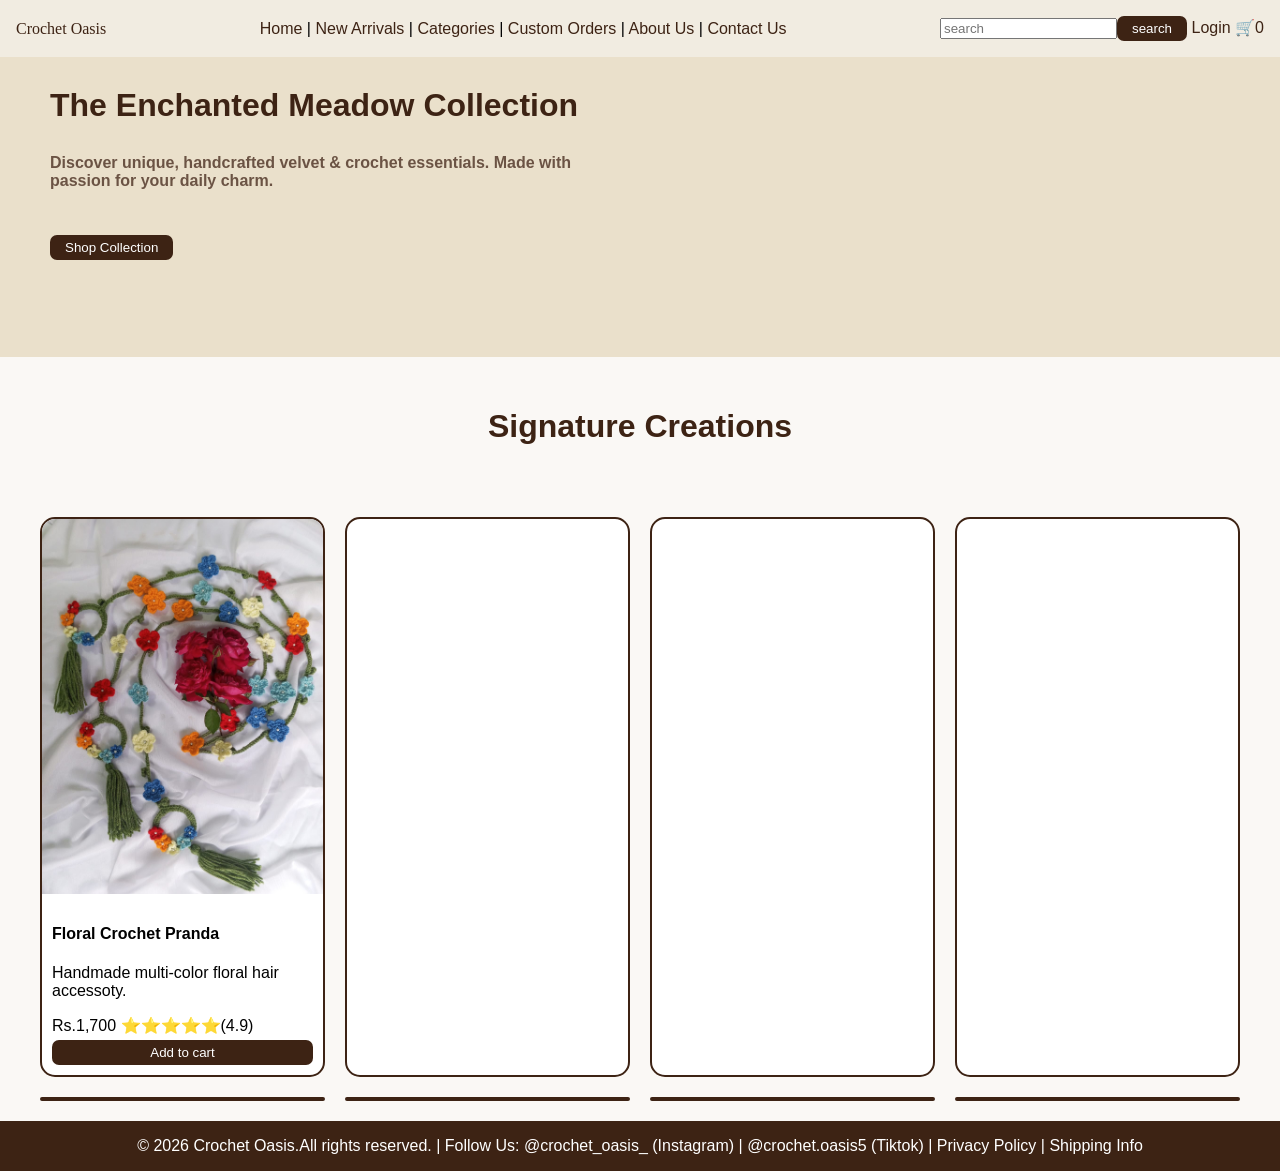
==== index.html @ 162ec8f4 "grid box1" ====
<!DOCTYPE html>
<html lang="en">
<head>
    <meta charset="UTF-8">
    <meta name="viewport" content="width=device-width, initial-scale=1.0">
    <title>Crochet-Oasis</title>
    <link rel="stylesheet" href="stylesheet.css">
</head>
<body>
    <header class="header">
                        <!-----------navbar----------->
            <!-------left------->
      <a href="home.html" style="font-family:Georgia, 'Times New Roman', Times, serif;"> Crochet Oasis</a>
            <!-----center------->
      <nav>
        <a href="" class="navlink">Home</a>
        <span>|</span>
        <a href="" class="navlink">New Arrivals</a>
        <span>|</span>
        <a href="" class="navlink">Categories</a>
        <span>|</span>
        <a href="" class="navlink">Custom Orders</a>
        <span>|</span>
        <a href="" class="navlink">About Us</a>
        <span>|</span>
        <a href="" class="navlink">Contact Us</a>
      </nav>
      <!--------right--------->
      <div class="login border">
        <input type="text" placeholder="search" id="text"><button id="button">search</button>
        <a href="">Login</a>
        <a href="#cart" class="cart-btn">🛒<span class="badge">0</span></a>
      </div>
    </header>
                      <!--------Title---------->
    <main>
        <div id="main-content">
            <div class="col-1">
               <h1>The Enchanted Meadow Collection</h1>
               <h4>Discover unique, handcrafted velvet & crochet essentials. Made with passion for your daily charm.</h4>
               <button>Shop Collection</button>
            </div>
            <div class="col-2">

            </div>
        </div>
    </main>
    <content>
        <h1>Signature Creations</h1>
        <div class="card-grid">
             <div class="card">
                <img src="P-1.jpeg" alt="image">
                <div class="padding">
                    <h4 class="product-name">Floral Crochet Pranda</h4>
                    <p class="pro-dec">Handmade multi-color floral hair accessoty.</p>
                    <div class="price-row">
                        <span class="price">Rs.1,700</span>
                        <span class="rating-count">⭐⭐⭐⭐⭐(4.9)</span>
                    </div>
                    <button class="btn">Add to cart</button>
                </div>
             </div>
             <div class="card">
                <img src="" alt="">
             </div>
             <div class="card">
                <img src="" alt="">
             </div>
             <div class="card">
                <img src="" alt="">
             </div>
             <div class="card">
                <img src="" alt="">
             </div>
             <div class="card">
                <img src="" alt="">
             </div>
             <div class="card">
                <img src="" alt="">
             </div>
             <div class="card">
                <img src="" alt="">
             </div>
        </div>
    </content>
                            <!-----------footer-------------->
    <footer>
        <div class="footer">
            <nav>
                <span>&copy; 2026 Crochet Oasis.All rights reserved.</span>
                <span>|</span>
                <span>Follow Us:</span>
                <a href="" class="navlink">@crochet_oasis_</a>
                <span>(Instagram)</span>
                <span>|</span>
                <a href="" class="navlink">@crochet.oasis5</a>
                <span>(Tiktok)</span>
                <span>|</span>
                <a href="" class="navlink">Privacy Policy</a>
                <span>|</span>
                <a href="" class="navlink">Shipping Info</a>
        
            </nav>
        </div>
    </footer>
</body>
</html>
---- stylesheet.css ----
body{
    background-color: #FAF8F5;
    width: 100%;
    font-family:sans-serif;
    margin: 0;
}
      .header {
        background-color:#F1ECE1;
        display: flex;
        justify-content: space-between;
        padding: 1rem;
        align-items: center;
        position: sticky;
      }
      .header a{
        text-decoration: none;
        color:#3D2314;
      }
      #main-content{
        background-color:#eae0cb;
        width: 100%;
        height: 300px;
        display: grid;
        grid-template-columns: 1fr 1fr;
        padding-left: 20px;
      }
      .col-1 h1{
        color:#3D2314;
        margin: 30px;
      }
      .col-1 h4{
        color: #6B5344;
        margin: 15px 30px;
      }  
      .col-1 button{
        margin: 30px;
      }     
      button{
        background-color: #3D2314;
        color: white;
        padding: 5px 15px;
        border-radius: 7px;
        cursor: pointer;
        border: #6B5344;
      }
      content h1{
        text-align: center;
        padding: 30px;
        color: #3D2314;
      }
      .footer{
        display: flex;
        padding: 1rem;
        justify-content: center;
        background-color: #3D2314;
        color: white;
      }
      nav a{
        text-decoration: none;
        color: white;
      }
      .card-grid{
        display: grid;
        grid-template-columns: repeat(4, 1fr);
        gap: 20px;
        padding: 20px;
        max-width: 1200px;
        margin: 0 auto;
      }
      .card{
        background-color: #fff;
        border: 2px solid #3D2314;
        border-radius: 15px;
        display: flex;
        flex-direction: column;
        overflow: hidden;
      }
      .card button{
        width: 100%;
        margin-top: 5px;
      }
      .padding{
        padding: 10px;
      }
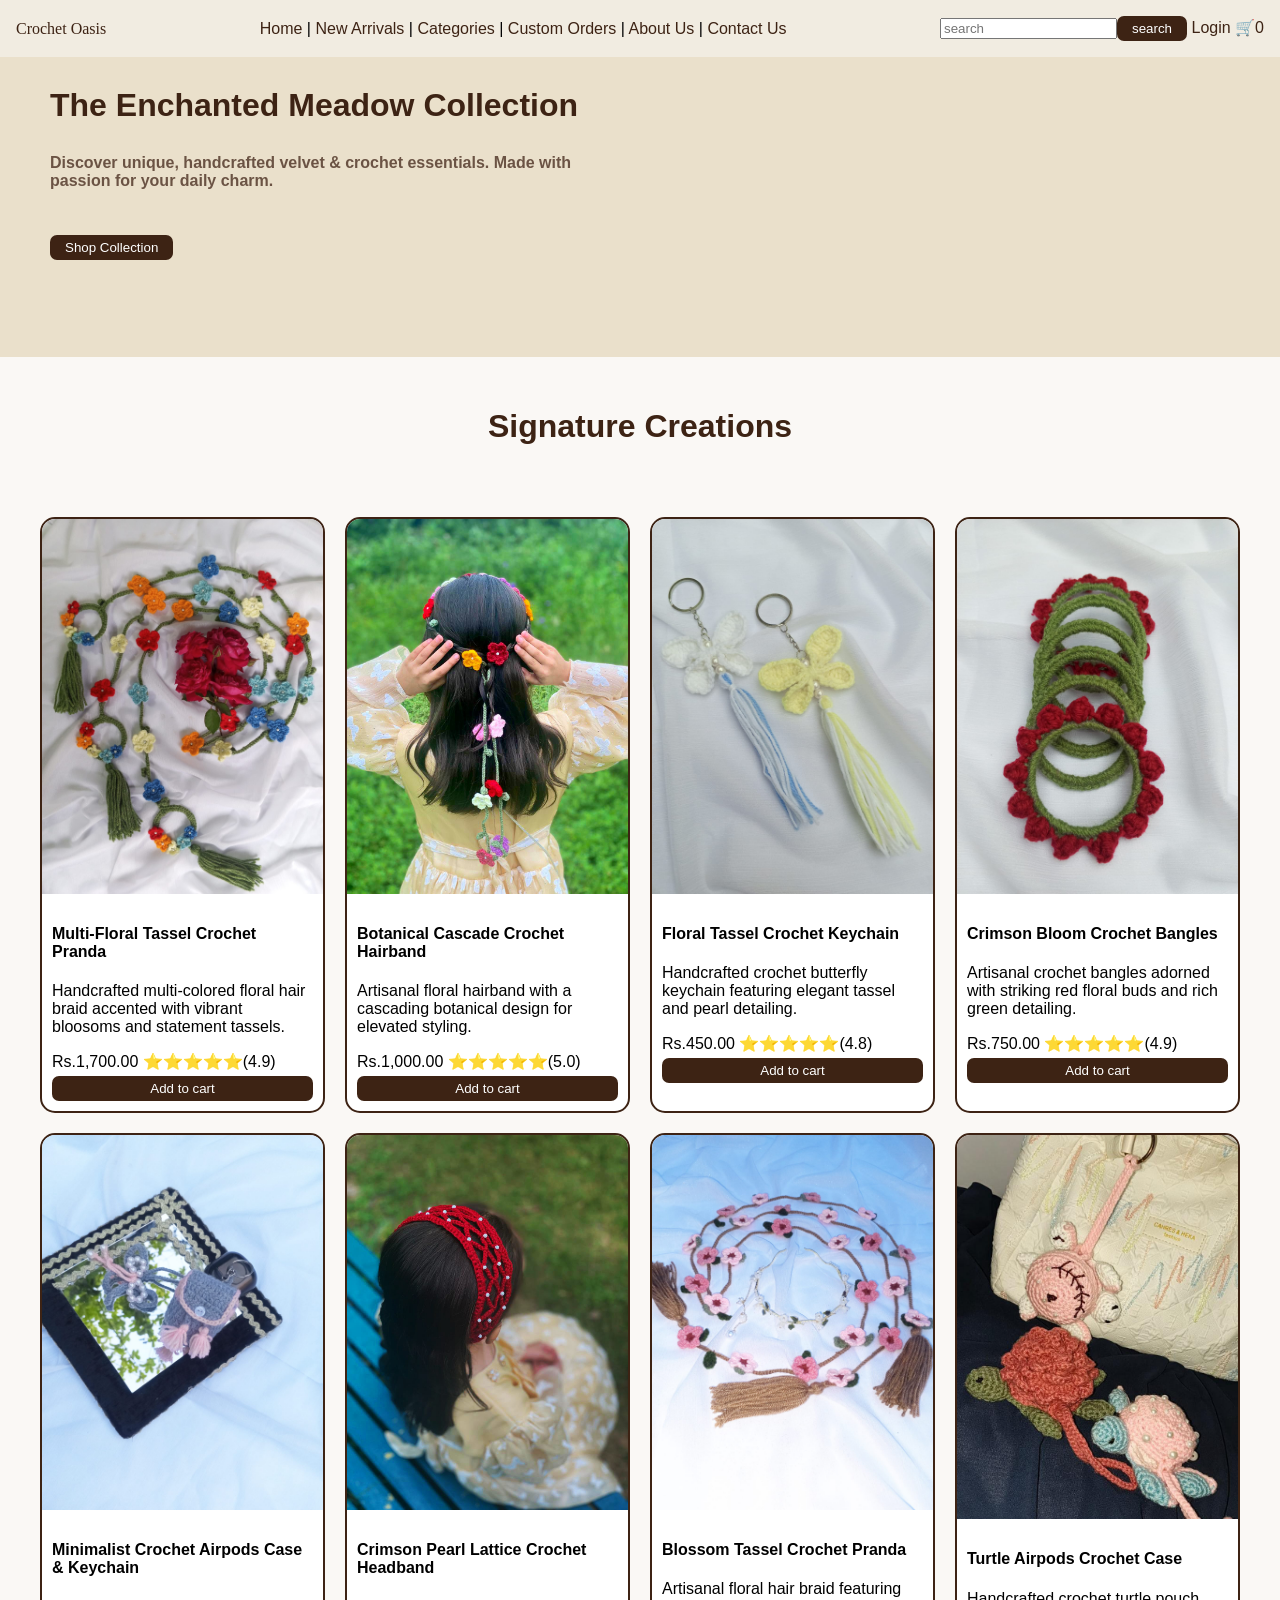
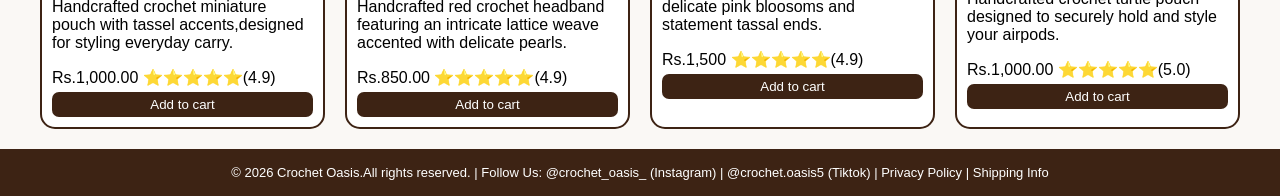
==== commit 7bcc762e: "grid cards" ====
--- a/index.html
+++ b/index.html
@@ -51,35 +51,98 @@
              <div class="card">
                 <img src="P-1.jpeg" alt="image">
                 <div class="padding">
-                    <h4 class="product-name">Floral Crochet Pranda</h4>
-                    <p class="pro-dec">Handmade multi-color floral hair accessoty.</p>
+                    <h4 class="product-name">Multi-Floral Tassel Crochet Pranda</h4>
+                    <p class="pro-dec">Handcrafted multi-colored floral hair braid accented with vibrant bloosoms and statement tassels.</p>
                     <div class="price-row">
-                        <span class="price">Rs.1,700</span>
+                        <span class="price">Rs.1,700.00</span>
                         <span class="rating-count">⭐⭐⭐⭐⭐(4.9)</span>
                     </div>
                     <button class="btn">Add to cart</button>
                 </div>
              </div>
              <div class="card">
-                <img src="" alt="">
+                <img src="Hairband1.jpeg" alt="image">
+                 <div class="padding">
+                    <h4 class="product-name">Botanical Cascade Crochet Hairband</h4>
+                    <p class="pro-dec">Artisanal floral hairband with a cascading botanical design for elevated styling.</p>
+                    <div class="price-row">
+                        <span class="price">Rs.1,000.00</span>
+                        <span class="rating-count">⭐⭐⭐⭐⭐(5.0)</span>
+                    </div>
+                    <button class="btn">Add to cart</button>
+                </div>
              </div>
              <div class="card">
-                <img src="" alt="">
+                <img src="Keychain-1.jpeg" alt="image">
+                 <div class="padding">
+                    <h4 class="product-name">Floral Tassel Crochet Keychain</h4>
+                    <p class="pro-dec">Handcrafted crochet butterfly keychain featuring elegant tassel and pearl detailing.</p>
+                    <div class="price-row">
+                        <span class="price">Rs.450.00</span>
+                        <span class="rating-count">⭐⭐⭐⭐⭐(4.8)</span>
+                    </div>
+                    <button class="btn">Add to cart</button>
+                </div>
              </div>
              <div class="card">
-                <img src="" alt="">
+                <img src="Bangles-1.jpeg" alt="image">
+                 <div class="padding">
+                    <h4 class="product-name">Crimson Bloom Crochet Bangles</h4>
+                    <p class="pro-dec">Artisanal crochet bangles adorned with striking red floral buds and rich green detailing.</p>
+                    <div class="price-row">
+                        <span class="price">Rs.750.00</span>
+                        <span class="rating-count">⭐⭐⭐⭐⭐(4.9)</span>
+                    </div>
+                    <button class="btn">Add to cart</button>
+                </div>
              </div>
              <div class="card">
-                <img src="" alt="">
+                <img src="Airpod cover-1.jpeg" alt="image">
+                 <div class="padding">
+                    <h4 class="product-name">Minimalist Crochet Airpods Case & Keychain</h4>
+                    <p class="pro-dec">Handcrafted crochet miniature pouch with tassel accents,designed for styling everyday carry.</p>
+                    <div class="price-row">
+                        <span class="price">Rs.1,000.00</span>
+                        <span class="rating-count">⭐⭐⭐⭐⭐(4.9)</span>
+                    </div>
+                    <button class="btn">Add to cart</button>
+                </div>
              </div>
              <div class="card">
-                <img src="" alt="">
+                <img src="h-b-1.jpeg" alt="">
+                 <div class="padding">
+                    <h4 class="product-name">Crimson Pearl Lattice Crochet Headband</h4>
+                    <p class="pro-dec">Handcrafted red crochet headband featuring an intricate lattice weave accented with delicate pearls.</p>
+                    <div class="price-row">
+                        <span class="price">Rs.850.00</span>
+                        <span class="rating-count">⭐⭐⭐⭐⭐(4.9)</span>
+                    </div>
+                    <button class="btn">Add to cart</button>
+                </div>
              </div>
              <div class="card">
-                <img src="" alt="">
+                <img src="Pranda-1.jpeg" alt="">
+                 <div class="padding">
+                    <h4 class="product-name">Blossom Tassel Crochet Pranda</h4>
+                    <p class="pro-dec">Artisanal floral hair braid featuring delicate pink bloosoms and statement tassal ends.</p>
+                    <div class="price-row">
+                        <span class="price">Rs.1,500</span>
+                        <span class="rating-count">⭐⭐⭐⭐⭐(4.9)</span>
+                    </div>
+                    <button class="btn">Add to cart</button>
+                </div>
              </div>
              <div class="card">
-                <img src="" alt="">
+                <img src="Turtle-1.jpeg" alt="">
+                 <div class="padding">
+                    <h4 class="product-name">Turtle Airpods Crochet Case</h4>
+                    <p class="pro-dec">Handcrafted crochet turtle pouch designed to securely hold and style your airpods.</p>
+                    <div class="price-row">
+                        <span class="price">Rs.1,000.00</span>
+                        <span class="rating-count">⭐⭐⭐⭐⭐(5.0)</span>
+                    </div>
+                    <button class="btn">Add to cart</button>
+                </div>
              </div>
         </div>
     </content>
--- a/stylesheet.css
+++ b/stylesheet.css
@@ -54,6 +54,7 @@
         justify-content: center;
         background-color: #3D2314;
         color: white;
+        font-size: small;
       }
       nav a{
         text-decoration: none;
@@ -78,6 +79,7 @@
       .card button{
         width: 100%;
         margin-top: 5px;
+        margin-bottom: 0;
       }
       .padding{
         padding: 10px;
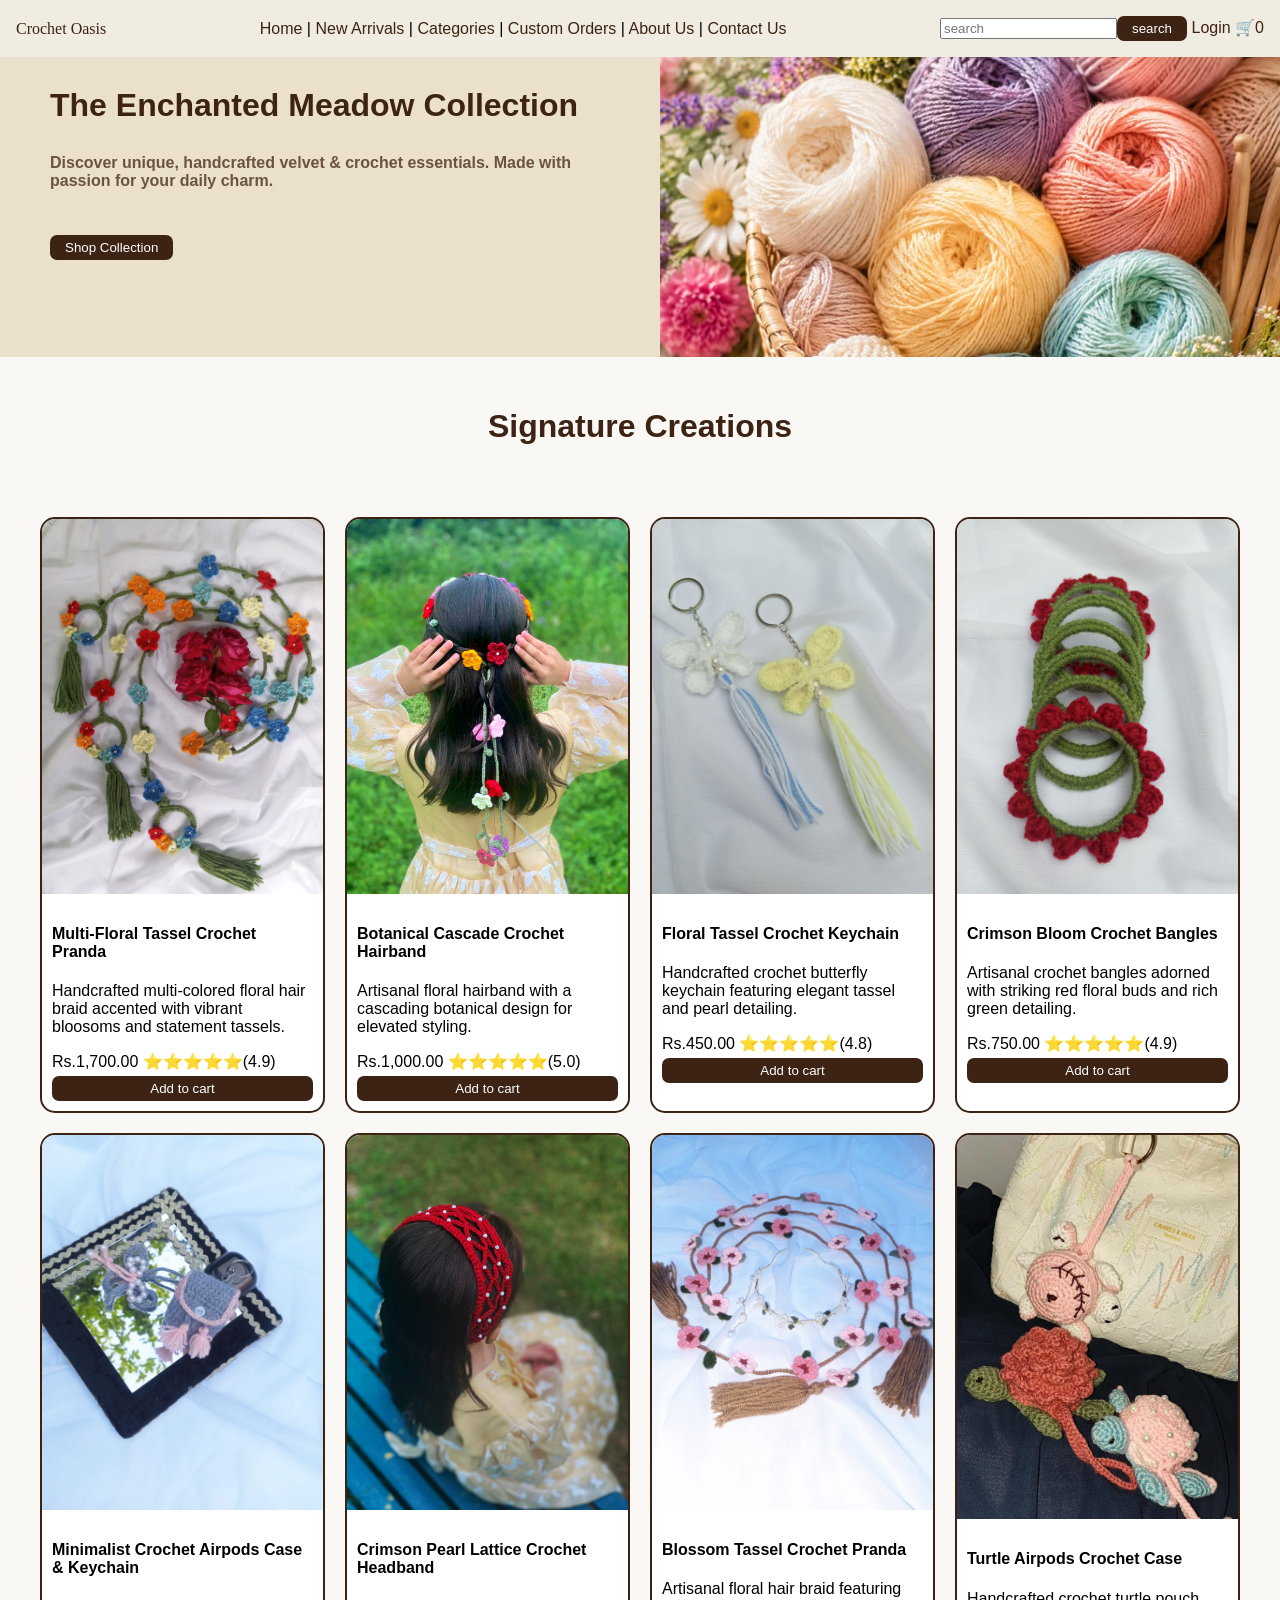
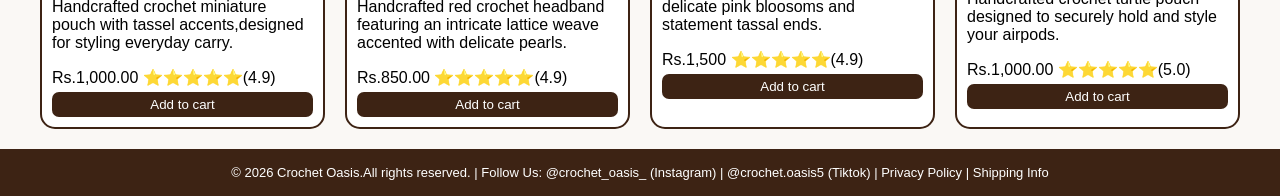
==== commit 6f81a985: "col-2" ====
--- a/index.html
+++ b/index.html
@@ -41,7 +41,7 @@
                <button>Shop Collection</button>
             </div>
             <div class="col-2">
-
+                <img src="main-image.jpg" alt="main-image">
             </div>
         </div>
     </main>
--- a/stylesheet.css
+++ b/stylesheet.css
@@ -34,7 +34,17 @@
       }  
       .col-1 button{
         margin: 30px;
-      }     
+      } 
+      .col-2{
+        position: relative;
+        max-height: 500px;
+        overflow: hidden;
+      }  
+      .col-2 img{
+        width: 100%;
+        height: 100%;
+        object-fit: cover;
+      }  
       button{
         background-color: #3D2314;
         color: white;
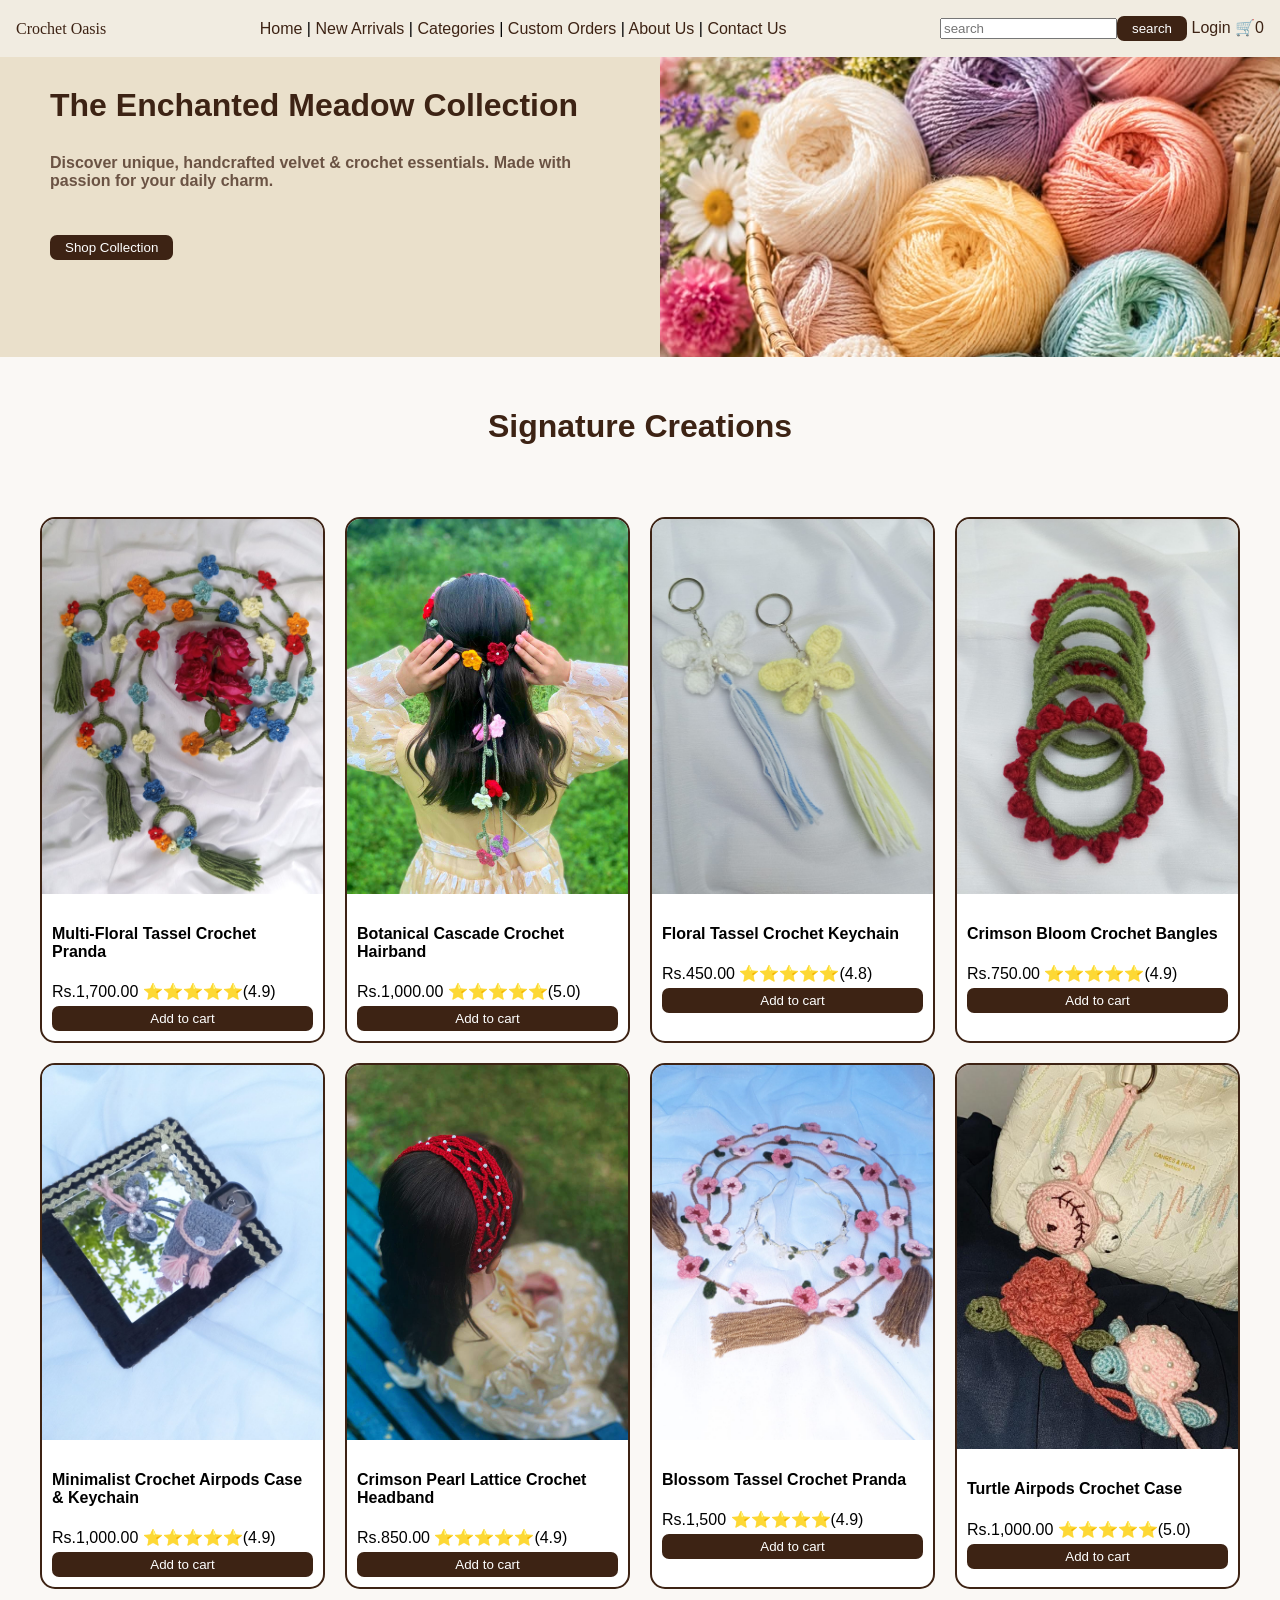
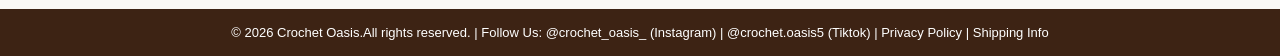
==== commit a1cd5f6f: "description remove" ====
--- a/index.html
+++ b/index.html
@@ -52,7 +52,6 @@
                 <img src="P-1.jpeg" alt="image">
                 <div class="padding">
                     <h4 class="product-name">Multi-Floral Tassel Crochet Pranda</h4>
-                    <p class="pro-dec">Handcrafted multi-colored floral hair braid accented with vibrant bloosoms and statement tassels.</p>
                     <div class="price-row">
                         <span class="price">Rs.1,700.00</span>
                         <span class="rating-count">⭐⭐⭐⭐⭐(4.9)</span>
@@ -64,7 +63,6 @@
                 <img src="Hairband1.jpeg" alt="image">
                  <div class="padding">
                     <h4 class="product-name">Botanical Cascade Crochet Hairband</h4>
-                    <p class="pro-dec">Artisanal floral hairband with a cascading botanical design for elevated styling.</p>
                     <div class="price-row">
                         <span class="price">Rs.1,000.00</span>
                         <span class="rating-count">⭐⭐⭐⭐⭐(5.0)</span>
@@ -76,7 +74,6 @@
                 <img src="Keychain-1.jpeg" alt="image">
                  <div class="padding">
                     <h4 class="product-name">Floral Tassel Crochet Keychain</h4>
-                    <p class="pro-dec">Handcrafted crochet butterfly keychain featuring elegant tassel and pearl detailing.</p>
                     <div class="price-row">
                         <span class="price">Rs.450.00</span>
                         <span class="rating-count">⭐⭐⭐⭐⭐(4.8)</span>
@@ -88,7 +85,6 @@
                 <img src="Bangles-1.jpeg" alt="image">
                  <div class="padding">
                     <h4 class="product-name">Crimson Bloom Crochet Bangles</h4>
-                    <p class="pro-dec">Artisanal crochet bangles adorned with striking red floral buds and rich green detailing.</p>
                     <div class="price-row">
                         <span class="price">Rs.750.00</span>
                         <span class="rating-count">⭐⭐⭐⭐⭐(4.9)</span>
@@ -100,7 +96,6 @@
                 <img src="Airpod cover-1.jpeg" alt="image">
                  <div class="padding">
                     <h4 class="product-name">Minimalist Crochet Airpods Case & Keychain</h4>
-                    <p class="pro-dec">Handcrafted crochet miniature pouch with tassel accents,designed for styling everyday carry.</p>
                     <div class="price-row">
                         <span class="price">Rs.1,000.00</span>
                         <span class="rating-count">⭐⭐⭐⭐⭐(4.9)</span>
@@ -112,7 +107,6 @@
                 <img src="h-b-1.jpeg" alt="">
                  <div class="padding">
                     <h4 class="product-name">Crimson Pearl Lattice Crochet Headband</h4>
-                    <p class="pro-dec">Handcrafted red crochet headband featuring an intricate lattice weave accented with delicate pearls.</p>
                     <div class="price-row">
                         <span class="price">Rs.850.00</span>
                         <span class="rating-count">⭐⭐⭐⭐⭐(4.9)</span>
@@ -124,7 +118,6 @@
                 <img src="Pranda-1.jpeg" alt="">
                  <div class="padding">
                     <h4 class="product-name">Blossom Tassel Crochet Pranda</h4>
-                    <p class="pro-dec">Artisanal floral hair braid featuring delicate pink bloosoms and statement tassal ends.</p>
                     <div class="price-row">
                         <span class="price">Rs.1,500</span>
                         <span class="rating-count">⭐⭐⭐⭐⭐(4.9)</span>
@@ -136,7 +129,6 @@
                 <img src="Turtle-1.jpeg" alt="">
                  <div class="padding">
                     <h4 class="product-name">Turtle Airpods Crochet Case</h4>
-                    <p class="pro-dec">Handcrafted crochet turtle pouch designed to securely hold and style your airpods.</p>
                     <div class="price-row">
                         <span class="price">Rs.1,000.00</span>
                         <span class="rating-count">⭐⭐⭐⭐⭐(5.0)</span>
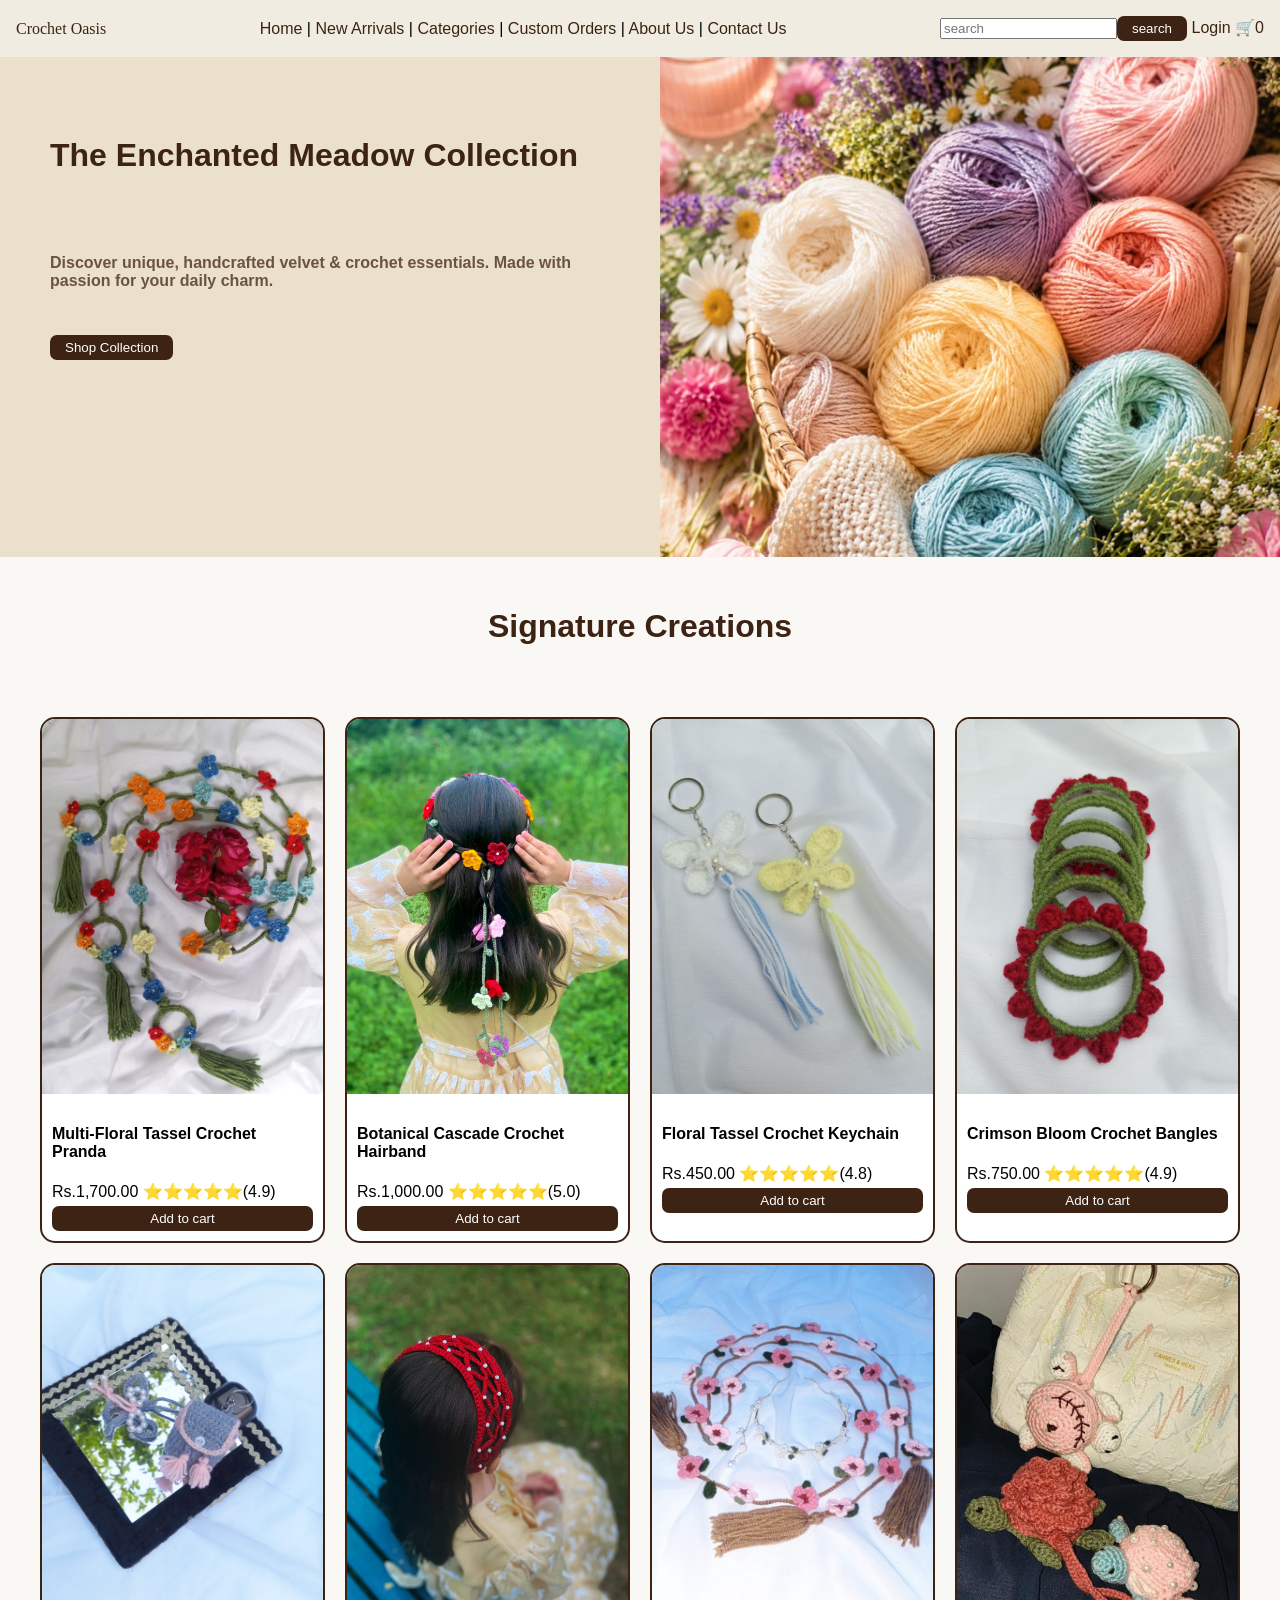
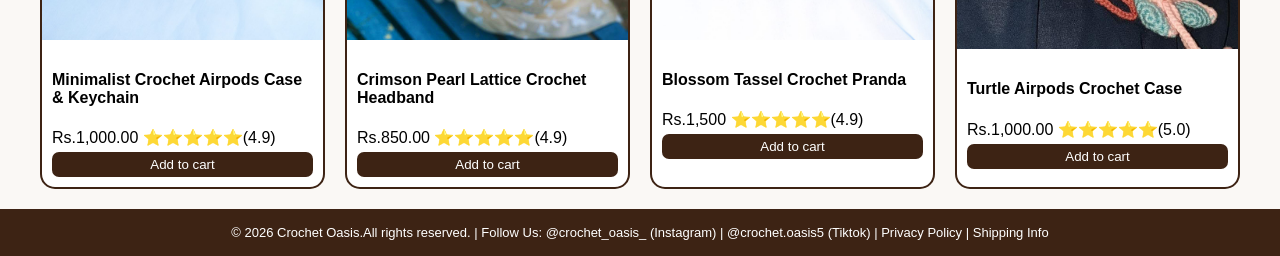
==== commit 237f58cb: "navbar mobile friendly" ====
--- a/index.html
+++ b/index.html
@@ -12,18 +12,23 @@
             <!-------left------->
       <a href="home.html" style="font-family:Georgia, 'Times New Roman', Times, serif;"> Crochet Oasis</a>
             <!-----center------->
-      <nav>
-        <a href="" class="navlink">Home</a>
-        <span>|</span>
-        <a href="" class="navlink">New Arrivals</a>
-        <span>|</span>
-        <a href="" class="navlink">Categories</a>
-        <span>|</span>
-        <a href="" class="navlink">Custom Orders</a>
-        <span>|</span>
-        <a href="" class="navlink">About Us</a>
-        <span>|</span>
-        <a href="" class="navlink">Contact Us</a>
+      <nav class="navbar">
+        <a href="#" class="navlink">Home</a>
+        <span class="display">|</span>
+        <a href="#" class="navlink">New Arrivals</a>
+        <span class="display">|</span>
+        <a href="#" class="navlink">Categories</a>
+        <span class="display">|</span>
+        <a href="#" class="navlink">Custom Orders</a>
+        <span class="display">|</span>
+        <a href="#" class="navlink">About Us</a>
+        <span class="display">|</span>
+        <a href="#" class="navlink">Contact Us</a>
+        <div class="hamburger-menu">
+              <span></span>
+              <span></span>
+              <span></span>
+        </div>
       </nav>
       <!--------right--------->
       <div class="login border">
--- a/stylesheet.css
+++ b/stylesheet.css
@@ -16,10 +16,41 @@
         text-decoration: none;
         color:#3D2314;
       }
+      .hamburger-menu{
+        display: none;
+        flex-direction: column;
+        cursor: pointer;
+        gap: 5px;
+      }
+      .hamburger-menu span{
+        width: 25px;
+        height: 3px;
+        background-color: #333;
+        transition: 0.3s;
+      }
+      @media (max-width:768px){
+        .hamburger-menu{
+          display: flex;
+        }
+        .navbar a{
+          display: none;
+          flex-direction: column;
+          position: absolute;
+          top: 60px;
+          left: 0;
+          width: 100%;
+          background-color: #fff;
+          padding: 20px 0px;
+          text-align: center;
+        }
+        .display{
+          display: none;
+        }
+      }
       #main-content{
         background-color:#eae0cb;
         width: 100%;
-        height: 300px;
+        height: auto;
         display: grid;
         grid-template-columns: 1fr 1fr;
         padding-left: 20px;
@@ -27,6 +58,7 @@
       .col-1 h1{
         color:#3D2314;
         margin: 30px;
+        padding: 50px 0px;
       }
       .col-1 h4{
         color: #6B5344;
@@ -93,5 +125,4 @@
       }
       .padding{
         padding: 10px;
-      }
-     +      }
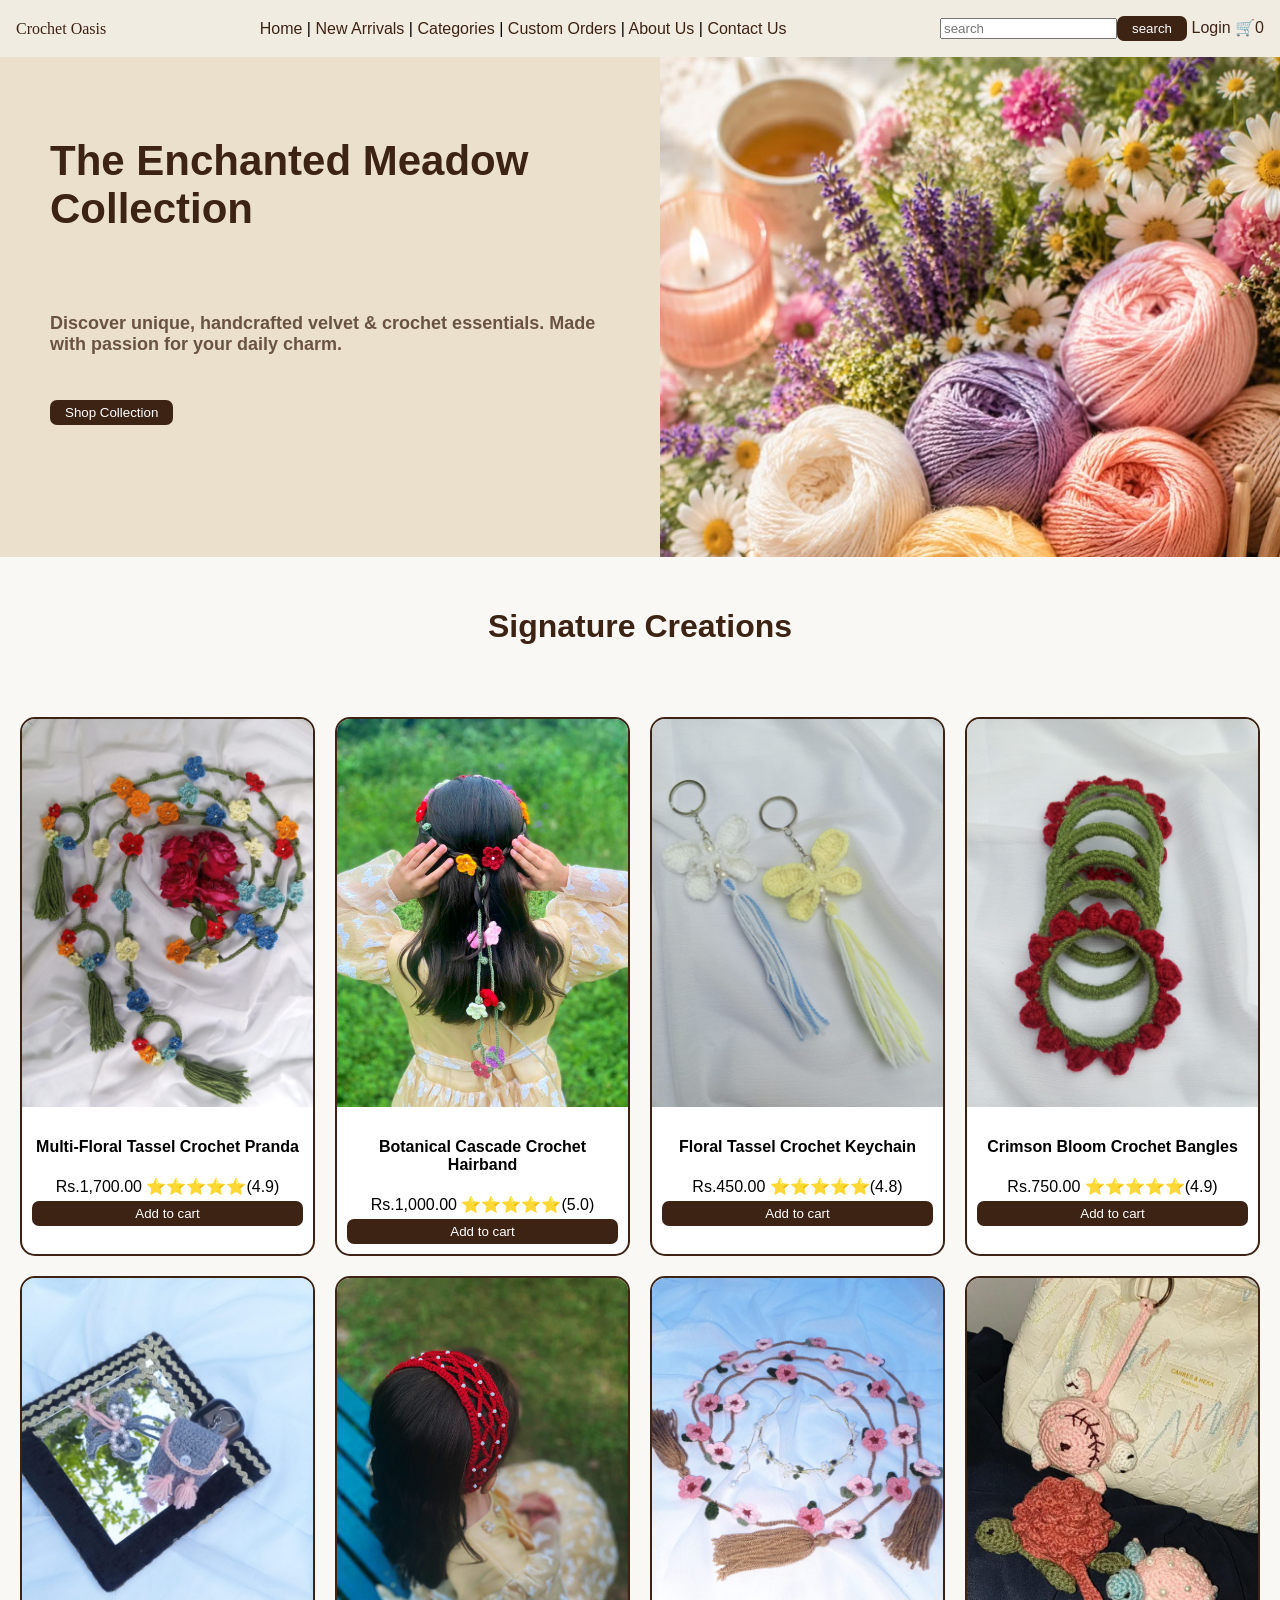
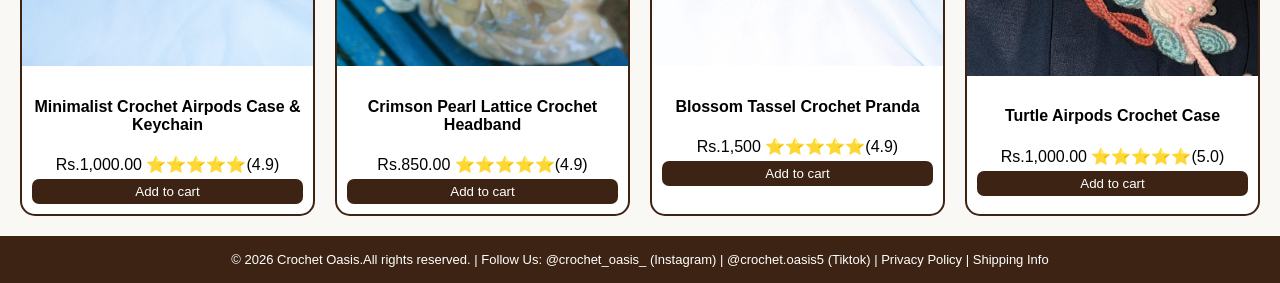
==== commit 09c63c4b: "product card mobile friendly" ====
--- a/index.html
+++ b/index.html
@@ -50,9 +50,10 @@
             </div>
         </div>
     </main>
-    <content>
+    <content class="products-section">
         <h1>Signature Creations</h1>
         <div class="card-grid">
+            <!----------P-1---------->
              <div class="card">
                 <img src="P-1.jpeg" alt="image">
                 <div class="padding">
@@ -64,6 +65,7 @@
                     <button class="btn">Add to cart</button>
                 </div>
              </div>
+             <!----------P-2----------->
              <div class="card">
                 <img src="Hairband1.jpeg" alt="image">
                  <div class="padding">
@@ -75,6 +77,7 @@
                     <button class="btn">Add to cart</button>
                 </div>
              </div>
+             <!-----------P-3------------>
              <div class="card">
                 <img src="Keychain-1.jpeg" alt="image">
                  <div class="padding">
@@ -86,6 +89,7 @@
                     <button class="btn">Add to cart</button>
                 </div>
              </div>
+             <!------------P-4---------->
              <div class="card">
                 <img src="Bangles-1.jpeg" alt="image">
                  <div class="padding">
@@ -97,6 +101,7 @@
                     <button class="btn">Add to cart</button>
                 </div>
              </div>
+             <!-----------P-5------------->
              <div class="card">
                 <img src="Airpod cover-1.jpeg" alt="image">
                  <div class="padding">
@@ -108,6 +113,7 @@
                     <button class="btn">Add to cart</button>
                 </div>
              </div>
+             <!------------P-6-------------->
              <div class="card">
                 <img src="h-b-1.jpeg" alt="">
                  <div class="padding">
@@ -119,6 +125,7 @@
                     <button class="btn">Add to cart</button>
                 </div>
              </div>
+             <!-----------P-7------------>
              <div class="card">
                 <img src="Pranda-1.jpeg" alt="">
                  <div class="padding">
@@ -130,6 +137,7 @@
                     <button class="btn">Add to cart</button>
                 </div>
              </div>
+             <!-----------P-8------------>
              <div class="card">
                 <img src="Turtle-1.jpeg" alt="">
                  <div class="padding">
--- a/stylesheet.css
+++ b/stylesheet.css
@@ -55,14 +55,19 @@
         grid-template-columns: 1fr 1fr;
         padding-left: 20px;
       }
+      .col-1{
+        flex: 1;
+      }
       .col-1 h1{
         color:#3D2314;
         margin: 30px;
         padding: 50px 0px;
+        font-size: 42px;
       }
       .col-1 h4{
         color: #6B5344;
         margin: 15px 30px;
+        font-size: 18px;
       }  
       .col-1 button{
         margin: 30px;
@@ -71,12 +76,31 @@
         position: relative;
         max-height: 500px;
         overflow: hidden;
+        flex: 1;
       }  
       .col-2 img{
         width: 100%;
-        height: 100%;
+        height: auto;
         object-fit: cover;
       }  
+      @media (max-width: 768px){
+        #main-content{
+          flex-direction: column;
+          padding: 20px;
+          text-align: center;
+        }
+        .col-1 h1{
+          font-size: 28px;
+          padding: auto;
+        }
+        .col-1 h4{
+          font-size: 15px;
+          padding: auto;
+        }
+        .col-2 img{
+          width: 100%;
+        }
+      }
       button{
         background-color: #3D2314;
         color: white;
@@ -85,7 +109,7 @@
         cursor: pointer;
         border: #6B5344;
       }
-      content h1{
+      .products-section h1{
         text-align: center;
         padding: 30px;
         color: #3D2314;
@@ -107,8 +131,6 @@
         grid-template-columns: repeat(4, 1fr);
         gap: 20px;
         padding: 20px;
-        max-width: 1200px;
-        margin: 0 auto;
       }
       .card{
         background-color: #fff;
@@ -117,6 +139,7 @@
         display: flex;
         flex-direction: column;
         overflow: hidden;
+        text-align: center;
       }
       .card button{
         width: 100%;
@@ -125,4 +148,20 @@
       }
       .padding{
         padding: 10px;
+      }
+      .card img{
+        width: 100%;
+        height: auto;
+      }
+      @media (max-width: 1024px){
+        .card-grid{
+          grid-template-columns: repeat(2, 1fr);
+        }
+      }
+      @media (max-width: 768px){
+        .card-grid{
+          grid-template-columns: 1fr;
+          gap: 15px;
+          padding: 10px;
+        }
       }
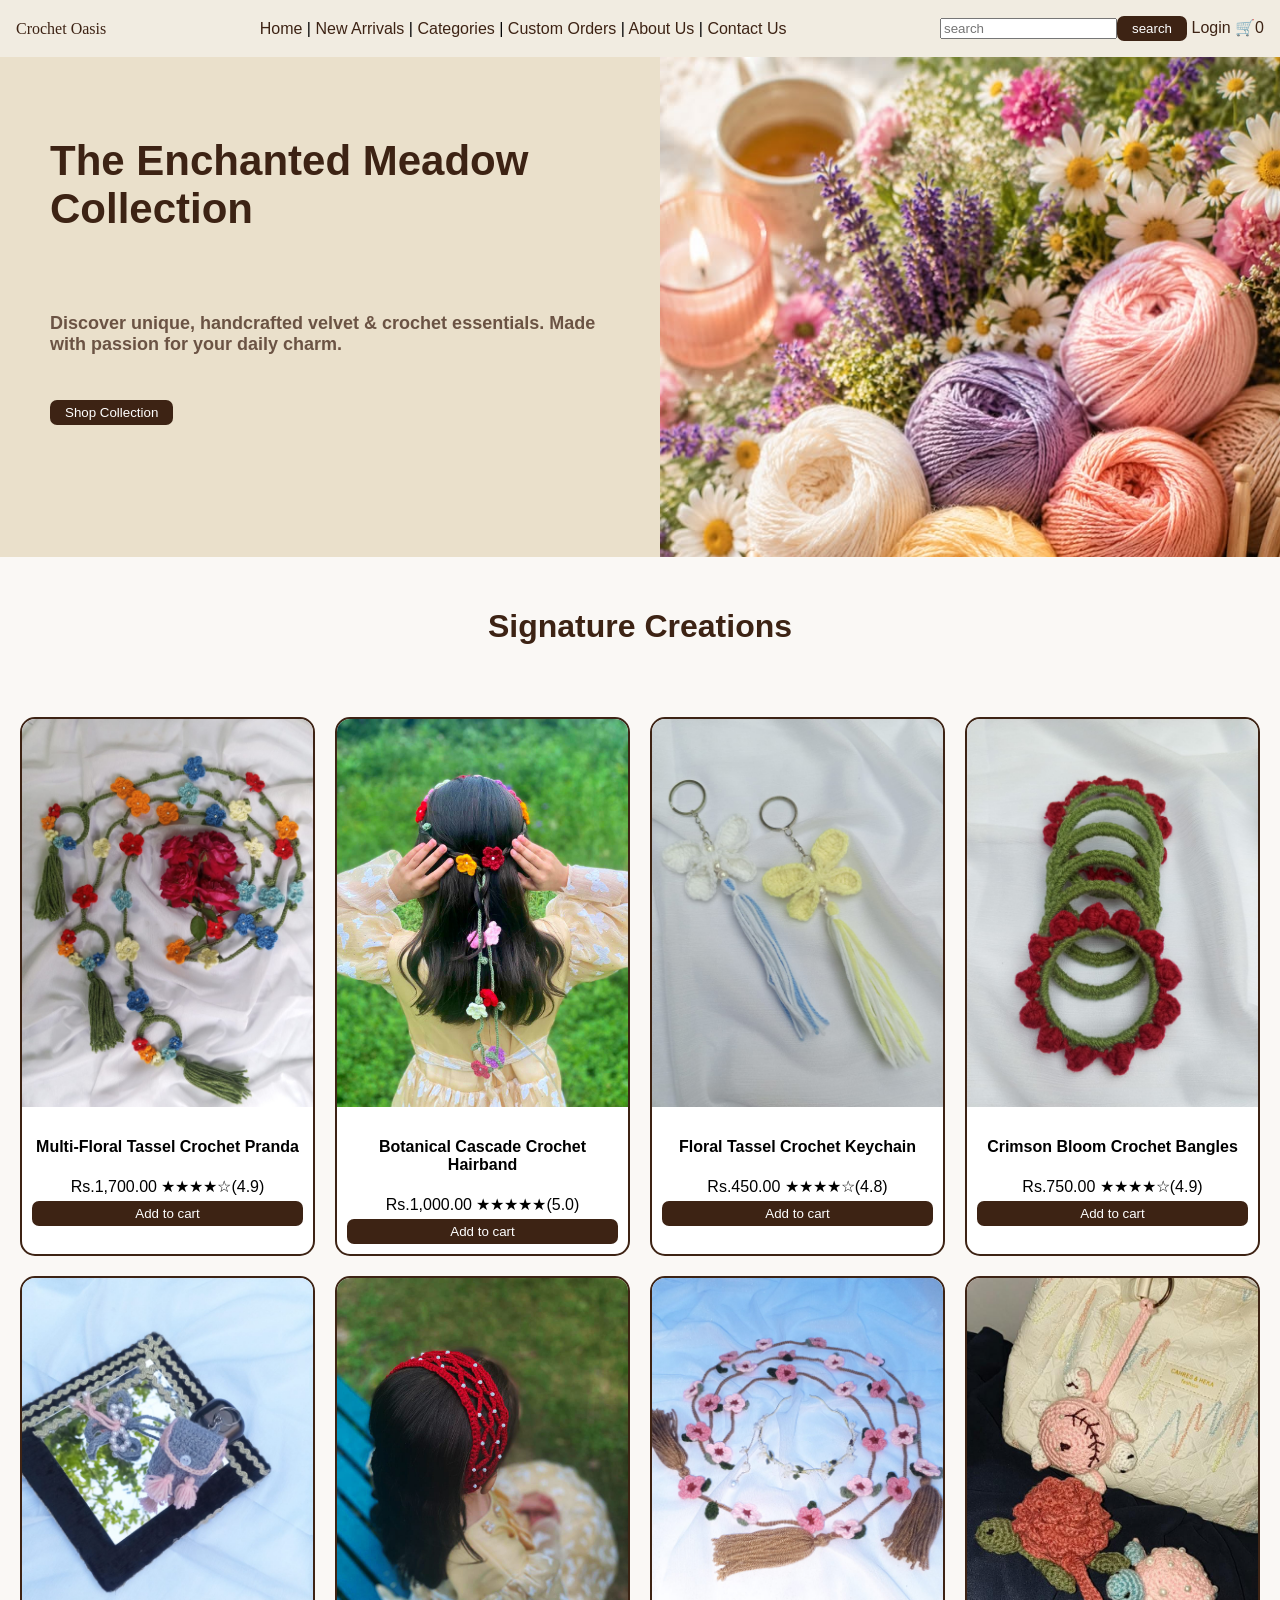
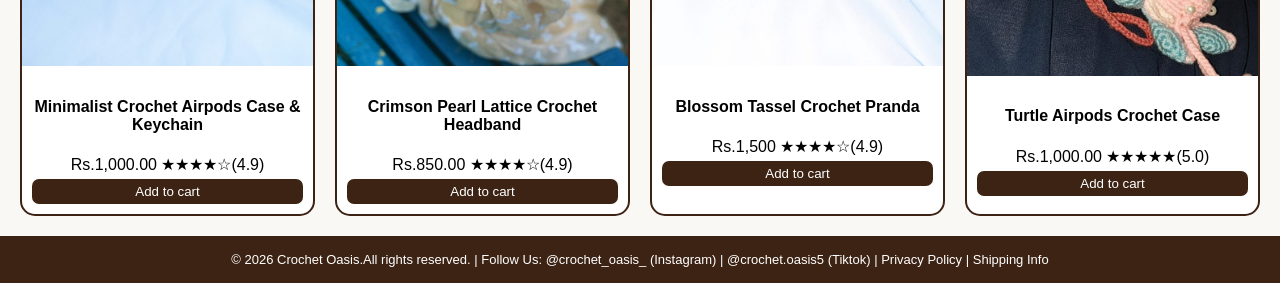
==== commit 5d778544: "rating" ====
--- a/index.html
+++ b/index.html
@@ -60,7 +60,7 @@
                     <h4 class="product-name">Multi-Floral Tassel Crochet Pranda</h4>
                     <div class="price-row">
                         <span class="price">Rs.1,700.00</span>
-                        <span class="rating-count">⭐⭐⭐⭐⭐(4.9)</span>
+                        <span class="rating-count">★★★★☆(4.9)</span>
                     </div>
                     <button class="btn">Add to cart</button>
                 </div>
@@ -72,7 +72,7 @@
                     <h4 class="product-name">Botanical Cascade Crochet Hairband</h4>
                     <div class="price-row">
                         <span class="price">Rs.1,000.00</span>
-                        <span class="rating-count">⭐⭐⭐⭐⭐(5.0)</span>
+                        <span class="rating-count">★★★★★(5.0)</span>
                     </div>
                     <button class="btn">Add to cart</button>
                 </div>
@@ -84,7 +84,7 @@
                     <h4 class="product-name">Floral Tassel Crochet Keychain</h4>
                     <div class="price-row">
                         <span class="price">Rs.450.00</span>
-                        <span class="rating-count">⭐⭐⭐⭐⭐(4.8)</span>
+                        <span class="rating-count">★★★★☆(4.8)</span>
                     </div>
                     <button class="btn">Add to cart</button>
                 </div>
@@ -96,7 +96,7 @@
                     <h4 class="product-name">Crimson Bloom Crochet Bangles</h4>
                     <div class="price-row">
                         <span class="price">Rs.750.00</span>
-                        <span class="rating-count">⭐⭐⭐⭐⭐(4.9)</span>
+                        <span class="rating-count">★★★★☆(4.9)</span>
                     </div>
                     <button class="btn">Add to cart</button>
                 </div>
@@ -108,7 +108,7 @@
                     <h4 class="product-name">Minimalist Crochet Airpods Case & Keychain</h4>
                     <div class="price-row">
                         <span class="price">Rs.1,000.00</span>
-                        <span class="rating-count">⭐⭐⭐⭐⭐(4.9)</span>
+                        <span class="rating-count">★★★★☆(4.9)</span>
                     </div>
                     <button class="btn">Add to cart</button>
                 </div>
@@ -120,7 +120,7 @@
                     <h4 class="product-name">Crimson Pearl Lattice Crochet Headband</h4>
                     <div class="price-row">
                         <span class="price">Rs.850.00</span>
-                        <span class="rating-count">⭐⭐⭐⭐⭐(4.9)</span>
+                        <span class="rating-count">★★★★☆(4.9)</span>
                     </div>
                     <button class="btn">Add to cart</button>
                 </div>
@@ -132,7 +132,7 @@
                     <h4 class="product-name">Blossom Tassel Crochet Pranda</h4>
                     <div class="price-row">
                         <span class="price">Rs.1,500</span>
-                        <span class="rating-count">⭐⭐⭐⭐⭐(4.9)</span>
+                        <span class="rating-count">★★★★☆(4.9)</span>
                     </div>
                     <button class="btn">Add to cart</button>
                 </div>
@@ -144,7 +144,7 @@
                     <h4 class="product-name">Turtle Airpods Crochet Case</h4>
                     <div class="price-row">
                         <span class="price">Rs.1,000.00</span>
-                        <span class="rating-count">⭐⭐⭐⭐⭐(5.0)</span>
+                        <span class="rating-count">★★★★★(5.0)</span>
                     </div>
                     <button class="btn">Add to cart</button>
                 </div>
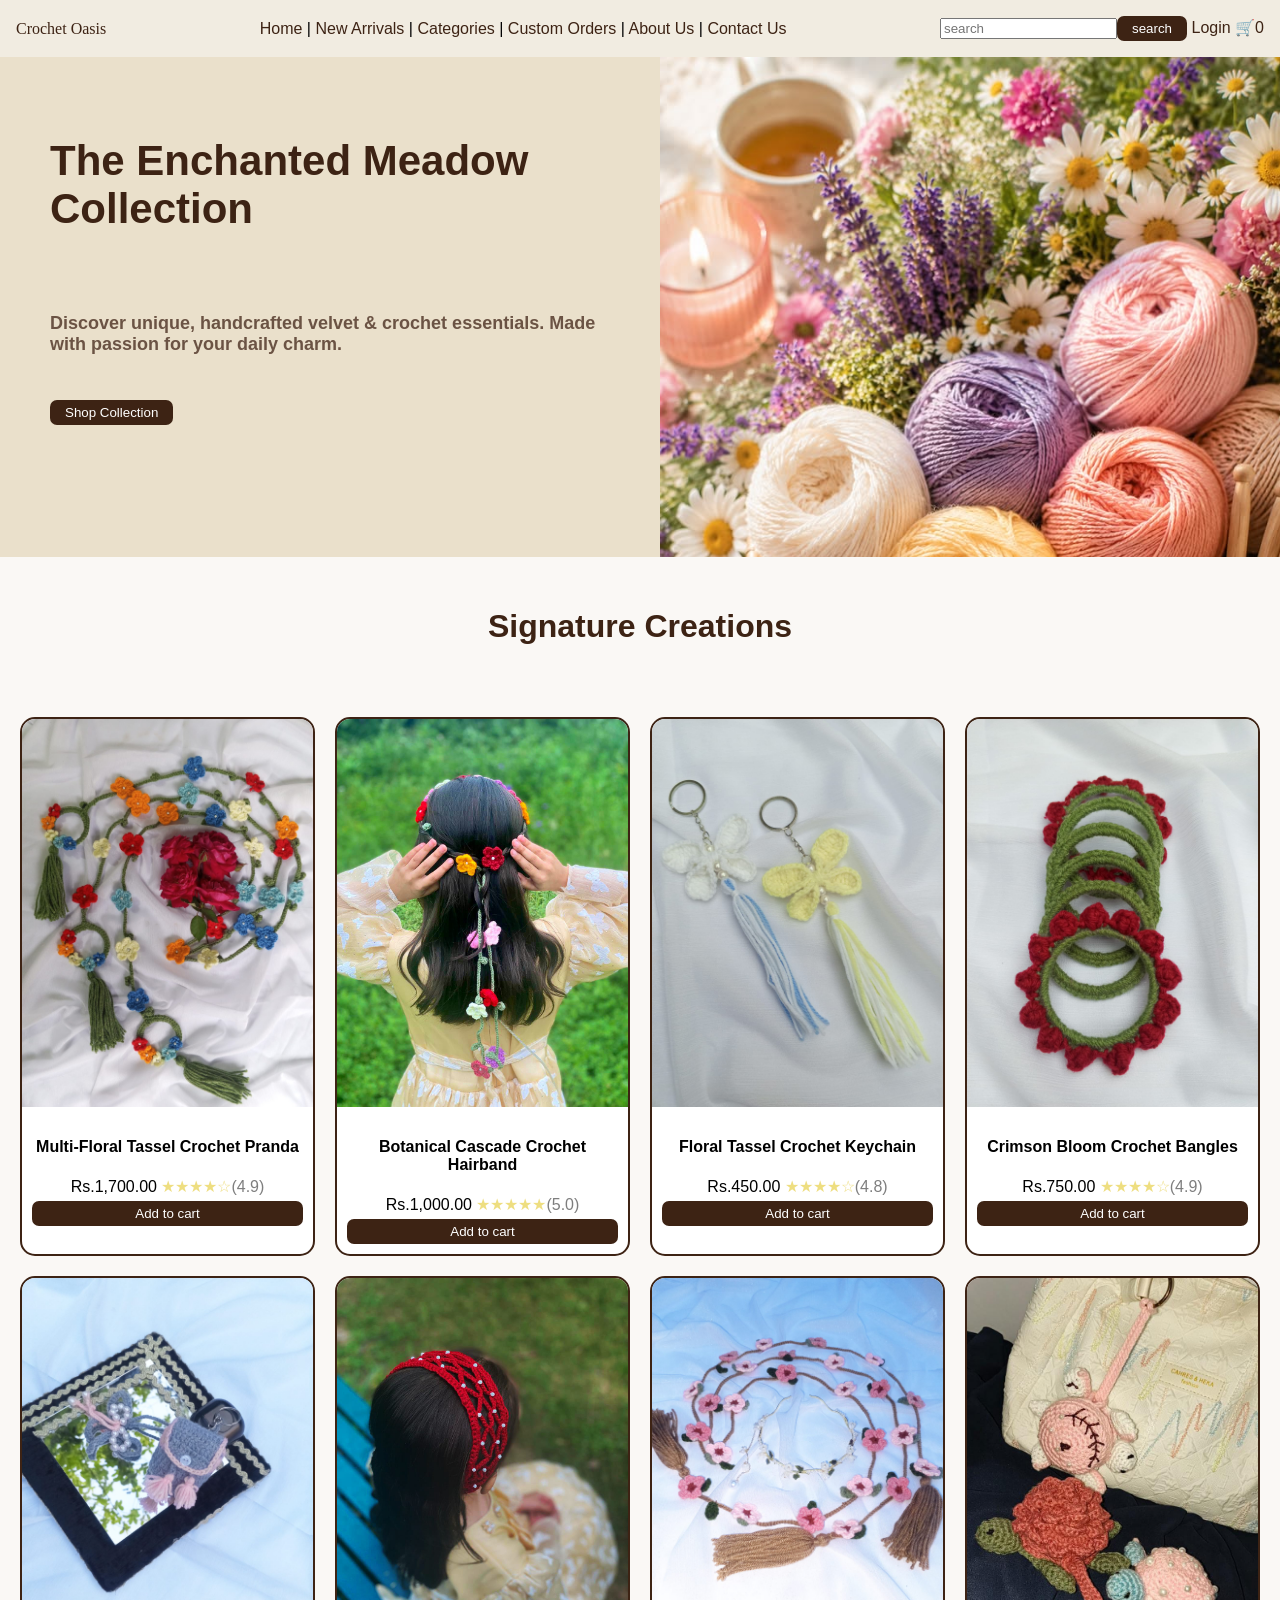
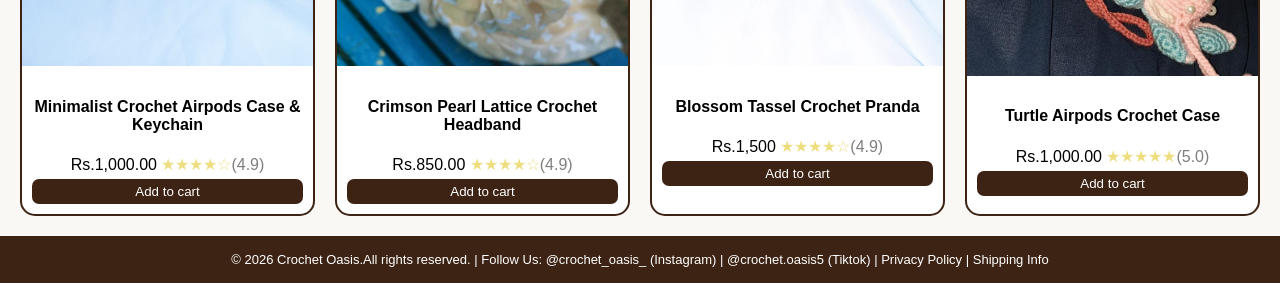
==== commit 8ce10070: "rating color" ====
--- a/index.html
+++ b/index.html
@@ -60,7 +60,7 @@
                     <h4 class="product-name">Multi-Floral Tassel Crochet Pranda</h4>
                     <div class="price-row">
                         <span class="price">Rs.1,700.00</span>
-                        <span class="rating-count">★★★★☆(4.9)</span>
+                        <span class="rating-count"><span class="star">★★★★☆</span>(4.9)</span>
                     </div>
                     <button class="btn">Add to cart</button>
                 </div>
@@ -72,7 +72,7 @@
                     <h4 class="product-name">Botanical Cascade Crochet Hairband</h4>
                     <div class="price-row">
                         <span class="price">Rs.1,000.00</span>
-                        <span class="rating-count">★★★★★(5.0)</span>
+                        <span class="rating-count"><span class="star">★★★★★</span>(5.0)</span>
                     </div>
                     <button class="btn">Add to cart</button>
                 </div>
@@ -84,7 +84,7 @@
                     <h4 class="product-name">Floral Tassel Crochet Keychain</h4>
                     <div class="price-row">
                         <span class="price">Rs.450.00</span>
-                        <span class="rating-count">★★★★☆(4.8)</span>
+                        <span class="rating-count"><span class="star">★★★★☆</span>(4.8)</span>
                     </div>
                     <button class="btn">Add to cart</button>
                 </div>
@@ -96,7 +96,7 @@
                     <h4 class="product-name">Crimson Bloom Crochet Bangles</h4>
                     <div class="price-row">
                         <span class="price">Rs.750.00</span>
-                        <span class="rating-count">★★★★☆(4.9)</span>
+                        <span class="rating-count"><span class="star">★★★★☆</span>(4.9)</span>
                     </div>
                     <button class="btn">Add to cart</button>
                 </div>
@@ -108,7 +108,7 @@
                     <h4 class="product-name">Minimalist Crochet Airpods Case & Keychain</h4>
                     <div class="price-row">
                         <span class="price">Rs.1,000.00</span>
-                        <span class="rating-count">★★★★☆(4.9)</span>
+                        <span class="rating-count"><span class="star">★★★★☆</span>(4.9)</span>
                     </div>
                     <button class="btn">Add to cart</button>
                 </div>
@@ -120,7 +120,7 @@
                     <h4 class="product-name">Crimson Pearl Lattice Crochet Headband</h4>
                     <div class="price-row">
                         <span class="price">Rs.850.00</span>
-                        <span class="rating-count">★★★★☆(4.9)</span>
+                        <span class="rating-count"><span class="star">★★★★☆</span>(4.9)</span>
                     </div>
                     <button class="btn">Add to cart</button>
                 </div>
@@ -132,7 +132,7 @@
                     <h4 class="product-name">Blossom Tassel Crochet Pranda</h4>
                     <div class="price-row">
                         <span class="price">Rs.1,500</span>
-                        <span class="rating-count">★★★★☆(4.9)</span>
+                        <span class="rating-count"><span class="star">★★★★☆</span>(4.9)</span>
                     </div>
                     <button class="btn">Add to cart</button>
                 </div>
@@ -144,7 +144,7 @@
                     <h4 class="product-name">Turtle Airpods Crochet Case</h4>
                     <div class="price-row">
                         <span class="price">Rs.1,000.00</span>
-                        <span class="rating-count">★★★★★(5.0)</span>
+                        <span class="rating-count"><span class="star">★★★★★</span>(5.0)</span>
                     </div>
                     <button class="btn">Add to cart</button>
                 </div>
--- a/stylesheet.css
+++ b/stylesheet.css
@@ -164,4 +164,11 @@
           gap: 15px;
           padding: 10px;
         }
+      }
+      .rating-count{
+        display: right;
+        opacity: 0.5;
+      .star{
+        color: rgb(223, 190, 4);
+        opacity: 1;
       }
